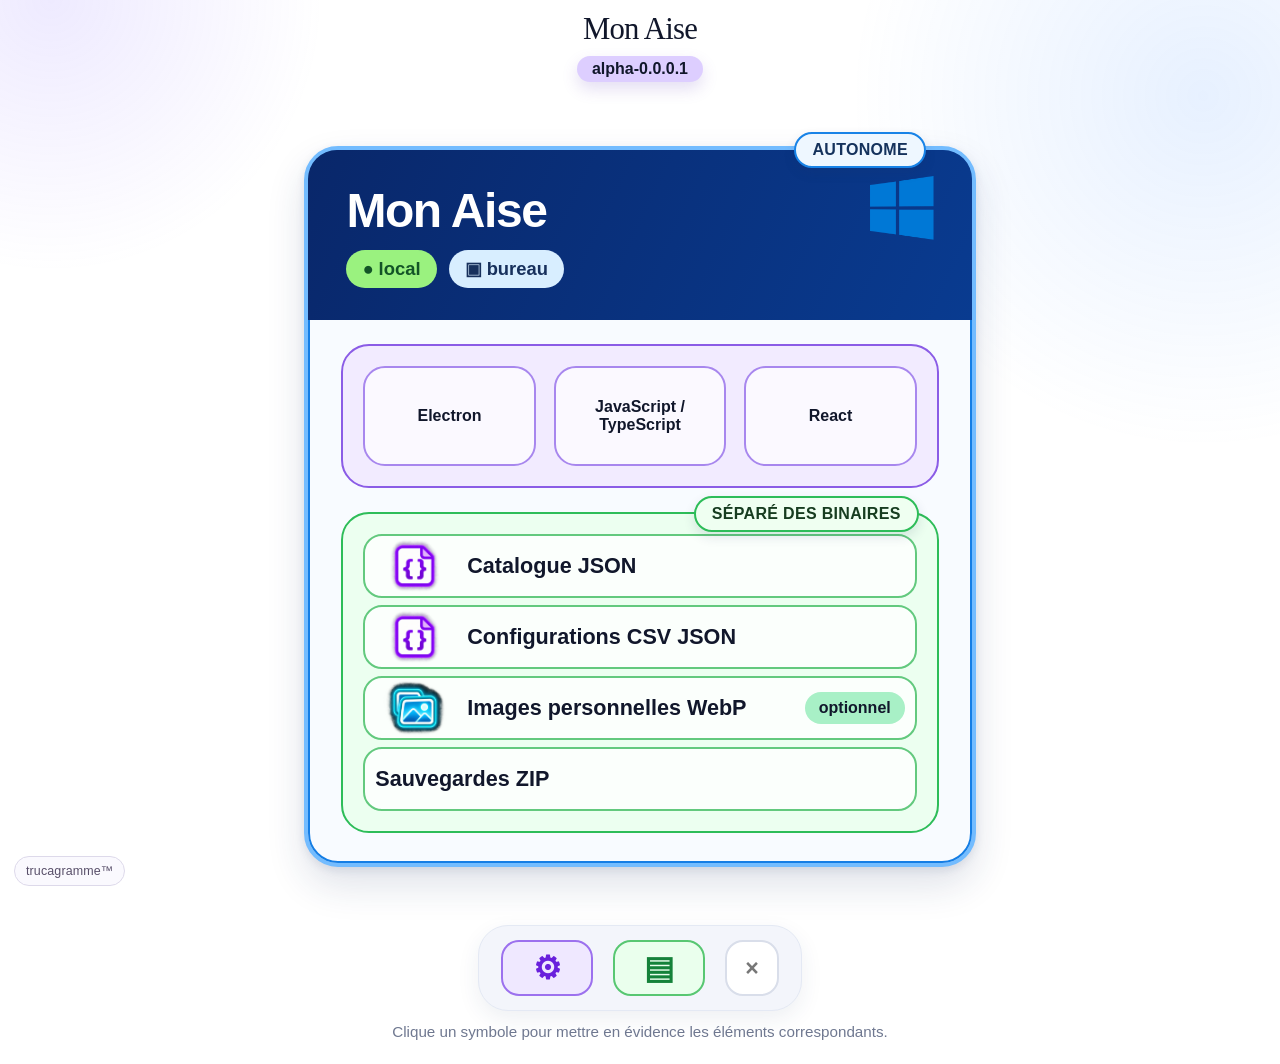
==== index.html @ 3abfa3e2 "TG-007 — Ranger le lecteur à la racine et isoler les projets" ====
<!doctype html>
<html lang="fr">
<head>
  <meta charset="utf-8" />
  <meta name="viewport" content="width=device-width,initial-scale=1" />
  <title>Trucagramme</title>
  <link rel="icon" href="data:," />
  <link rel="stylesheet" href="lecteur/styles.css" />
  <script type="module" src="lecteur/lecteur.js"></script>
</head>
<body>
  <div class="lecteur">
    <button id="declencheur" aria-expanded="false" aria-controls="menu-lecteur">trucagramme™</button>
    <nav id="menu-lecteur" aria-label="Lecteur Trucagramme" hidden>
      <button id="commande-presentation" aria-expanded="false" aria-controls="presentation" hidden>Présentation</button>
    </nav>
  </div>
  <aside id="presentation" aria-labelledby="nom-presentation" hidden>
    <button id="fermer" aria-label="Fermer la présentation">×</button>
    <h2 id="nom-presentation"></h2>
    <div id="texte-presentation"></div>
  </aside>
  <main class="page"></main>
</body>
</html>
---- lecteur/styles.css ----
:root {
  --ink:#11172b;
  --muted:#6f7890;
  --app:#0b69df;
  --app-dark:#084ea9;
  --app-border:#73bcff;
  --tech:#8b5ce6;
  --tech-bg:#f2ebff;
  --data:#2ebd59;
  --data-bg:#ecfff0;
  --companion:#e87923;
  --companion-bg:#fff0e5;
  --external:#137ce4;
  --external-bg:#ecfff5;
  --shadow:0 18px 38px rgba(25,52,99,.14), 0 3px 8px rgba(25,52,99,.10);
}

*{box-sizing:border-box}
html,body{margin:0;background:#fff;color:var(--ink);font-family:Inter,Segoe UI,Arial,sans-serif}
body{min-height:100vh;background:
  radial-gradient(circle at 4% 0%, rgba(135,108,255,.14), transparent 17rem),
  radial-gradient(circle at 94% 9%, rgba(69,144,255,.13), transparent 22rem),
  #fff;}
.page{max-width:1500px;margin:auto;padding:12px clamp(20px,3vw,44px) 24px}
.page-title{text-align:center;margin-bottom:64px}
.page-title h1{margin:0;font:500 clamp(1.45rem,2.4vw,2.15rem)/1.15 Georgia,serif;letter-spacing:-.025em}
.version{display:inline-block;margin-top:9px;padding:4px 15px;border-radius:999px;background:#ddceff;font-size:1rem;font-weight:700;box-shadow:0 7px 16px rgba(105,71,190,.18)}

.diagram{display:grid;align-items:center;justify-content:center;gap:0}
.object{position:relative;border-radius:34px;box-shadow:var(--shadow)}
.companion{min-height:316px;padding:28px 28px 34px;background:linear-gradient(145deg,#fff8f2,var(--companion-bg));border:4px solid var(--companion);display:flex;flex-direction:column;align-items:center;justify-content:center;text-align:center}
.extension-mark{width:142px;height:96px;object-fit:contain;margin-bottom:8px}
.companion h2,.browser h2{font-size:clamp(1.8rem,2.85vw,2.6rem);line-height:1.05;margin:0;font-weight:800}

.connector{display:flex;align-items:center;justify-content:center;font-size:4.3rem;font-weight:800;line-height:1;color:#6a22e6;transition:.2s ease}
.connector-out{color:#0873d8}

.application{border:4px solid var(--app-border);background:#f8fbff;outline:2px solid #147de4;outline-offset:-6px;overflow:visible}
.app-header{min-height:170px;padding:26px clamp(22px,3vw,44px);background:linear-gradient(115deg,#09276a,#093b90);border-radius:29px 29px 0 0;display:grid;grid-template-columns:auto 1fr auto;align-items:center;gap:20px;color:#fff;position:relative}
.robot{width:clamp(76px,8vw,116px);height:auto}
.app-heading h2{font-size:3rem;margin:0 0 12px;font-weight:850;letter-spacing:-.03em}
.chips{display:flex;gap:12px;flex-wrap:wrap}
.chip{font-size:1.15rem;font-weight:800;padding:8px 16px;border-radius:999px;color:#17305c;background:#d8eeff}
.chip-local{background:#9af27f;color:#135427}
.windows-mark{width:64px;height:64px;object-fit:contain;align-self:start}
.app-body{padding:24px clamp(18px,2.6vw,38px) 30px;display:grid;gap:24px}
.group{position:relative;border-radius:28px;padding:20px;transition:.2s ease}
.tech-group{display:grid;grid-template-columns:minmax(0,0.85fr) minmax(0,1.2fr);gap:18px;border:2px solid var(--tech);background:var(--tech-bg)}
.tech-item{min-height:100px;border:2px solid #a887ee;border-radius:22px;background:#fbf9ff;display:flex;align-items:center;justify-content:center;gap:14px}
.python-mark{width:80px;height:80px;object-fit:contain;border-radius:14px}
.tk-mark{width:96px;height:76px;object-fit:cover}
.tk strong{font-size:1.55rem}

.data-group{display:grid;gap:7px;border:2px solid var(--data);background:var(--data-bg);padding-top:20px}
.data-item{min-height:64px;border:2px solid #63c97e;background:#fbfffc;border-radius:19px;display:grid;grid-template-columns:80px 1fr auto;align-items:center;padding:0 10px;gap:12px}
.data-icon{width:80px;height:58px;object-fit:cover}
.data-item strong{font-size:1.35rem}
.mini-property{background:#a8f0c6;padding:7px 14px;border-radius:999px;font-weight:800;font-size:1rem}

.property{position:absolute;z-index:3;border-radius:999px;font-size:1rem;font-weight:900;letter-spacing:.02em;white-space:nowrap;padding:7px 16px;box-shadow:0 5px 12px rgba(30,50,90,.12)}
.property-main{top:-18px;right:46px;background:#eef7ff;border:2px solid #1883e7;color:#15325c}
.property-data{top:-18px;right:18px;background:#effff1;border:2px solid var(--data);color:#173d20}

.browser{background:linear-gradient(#f7fffb,var(--external-bg));border:4px solid var(--external);overflow:hidden;min-height:280px}
.browser-bar{height:62px;background:linear-gradient(#9bd5ff,#6fbaf3);display:flex;align-items:center;gap:10px;padding:0 18px}
.browser-bar i{width:18px;height:18px;border-radius:50%;background:#fff;display:block}
.browser-bar b{margin-left:auto;width:90px;height:14px;border-radius:999px;background:#d6edff}
.browser-content{min-height:218px;display:flex;flex-direction:column;align-items:center;justify-content:center;gap:16px}
.openai-mark{width:100px;height:100px;object-fit:contain}

.visual-key{margin:58px auto 0;width:max-content;display:flex;align-items:center;gap:20px;background:#f3f5fb;border:1px solid #e4e9f4;border-radius:30px;padding:14px 22px;box-shadow:0 8px 22px rgba(40,61,103,.08)}
.visual-key button{line-height:1;width:92px;height:56px;border-radius:18px;border:2px solid #9c71ee;background:#efe8ff;color:#6920dc;font-size:2rem;font-weight:900;cursor:pointer;transition:.2s ease}
.visual-key [data-highlight="data"]{border-color:#58c772;background:#eaffed;color:#15823a}
.visual-key [data-highlight="flow"]{background:#fff;border-color:transparent;font-size:2.5rem}
.visual-key .reset{width:54px;background:#fff;color:#777;border-color:#d9deea;font-size:1.45rem}
.divider{width:1px;height:48px;background:#ccd3e4}
.hint{text-align:center;color:var(--muted);font-size:.95rem;margin:12px 0 0}

.diagram.is-filtering .companion,.diagram.is-filtering .browser,.diagram.is-filtering .service,.diagram.is-filtering .app-header,.diagram.is-filtering .property-main,.diagram.is-filtering .group,.diagram.is-filtering .connector{opacity:.22;filter:saturate(.45)}
.diagram.highlight-technology .tech-group,
.diagram.highlight-data .data-group,
.diagram.highlight-flow .connector{opacity:1;filter:none}

.companion h2{max-width:9ch}
.tech-item:only-child{grid-column:1/-1}
.data-item:not(:has(img)){grid-template-columns:1fr auto}
.app-header:only-child,.property-main + .app-header:last-child{border-radius:29px}
.app-header:not(:has(.robot)){grid-template-columns:1fr auto}
.app-header:not(:has(.windows-mark)){grid-template-columns:auto 1fr}
.app-header:has(.app-heading:only-child){grid-template-columns:1fr}

@media (min-width:1101px){
  .diagram{
    grid-template-columns:var(--compagnon,0px) var(--entree,0px) minmax(510px,672fr) var(--sortie,0px) var(--service,0px);
  }
  .diagram:has(.companion){--compagnon:minmax(0,275fr)}
  .diagram:has(.connector-in){--entree:minmax(36px,65fr)}
  .diagram:has(.connector-out){--sortie:minmax(36px,65fr)}
  .diagram:has(.browser,.service){--service:minmax(0,285fr)}
  .diagram:has(.application:only-child){max-width:672px;margin-inline:auto}
  .companion{grid-column:1}.connector-in{grid-column:2}.application{grid-column:3}
  .connector-out{grid-column:4}.browser,.service{grid-column:5}

  .companion,.browser,.connector{translate:0 28px}
}
@media (max-width:1100px){
  .diagram{grid-template-columns:minmax(0,1fr);gap:22px;max-width:760px;margin:auto}
  .connector{transform:rotate(90deg);height:52px;width:52px;justify-self:center}
  .application{order:2}.companion{order:0}.connector-in{order:1}.connector-out{order:3}.browser{order:4}
  .app-header{grid-template-columns:auto 1fr auto}
}
@media (max-width:640px){
  .page{padding:18px 14px 30px}.page-title{margin-bottom:30px}
  .app-header{padding:28px 14px 22px;grid-template-columns:48px 1fr 32px;gap:8px}
  .windows-mark{width:32px;height:32px}.robot{width:48px}.app-heading h2{font-size:1.8rem}
  .chips{gap:6px}.chip{font-size:.9rem;padding:5px 9px}
  .app-body{padding:20px 12px}.group{padding:16px 10px}.tech-group{grid-template-columns:1fr;gap:10px}
  .tech-item{min-height:86px}.data-group{padding-top:22px}
  .data-item{grid-template-columns:52px 1fr;gap:2px 6px;padding:5px 8px}
  .data-icon{width:52px;height:42px}.data-item strong{font-size:1.1rem}
  .mini-property{grid-column:2;justify-self:start;padding:3px 10px;font-size:.85rem}
  .property-main{right:20px}.property-data{right:8px;font-size:.72rem;padding:6px 10px}
  .visual-key{gap:6px;padding:8px}.visual-key button{width:52px;height:48px}.hint{font-size:.85rem}
}

.version{position:relative}
.lecture-partielle{
  display:inline-grid;place-items:center;min-width:1.9rem;height:1.45rem;
  border:2px solid #8962ba;border-radius:999px;background:#faf6ff;color:#482570;
  font-size:.95rem;font-weight:700;line-height:1;box-shadow:0 2px 5px rgba(64,39,97,.18)
}
.version > .lecture-partielle{position:absolute;right:-.85rem;bottom:-.35rem}
.tech-group:has(> :nth-child(3)){grid-template-columns:repeat(auto-fit,minmax(min(100%,135px),1fr))}
.tech-item strong{text-align:center}

.lecteur{position:fixed;z-index:6;left:14px;bottom:14px}
.lecteur button,#fermer,.lecteur a{font:inherit;cursor:pointer}
#declencheur{padding:7px 11px;border:1px solid #ddd9ea;border-radius:999px;background:#faf9fe;color:#584f69;font-size:.78rem;letter-spacing:.01em}
#menu-lecteur,#presentation{border:1px solid #ddd9ea;border-radius:16px;background:#fdfcff;color:var(--ink);box-shadow:0 10px 30px #2418371c}
#menu-lecteur{position:absolute;bottom:calc(100% + 6px);left:0;width:155px;padding:6px}
#menu-lecteur:not([hidden]){display:grid;animation:ouvrir-menu .14s ease-out}
#menu-lecteur a,#commande-presentation{padding:9px 12px;text-align:left;color:inherit;text-decoration:none;border:0;border-radius:9px;background:transparent;font-size:.9rem}
#menu-lecteur [aria-current="page"]{color:#523582;background:#f0eafa;font-weight:650}
#menu-lecteur a:hover,#commande-presentation:hover{background:#f1eef6}
#commande-presentation{margin-top:4px;border-top:1px solid #e6e1ed;border-radius:0 0 9px 9px}
#presentation{position:fixed;z-index:5;right:14px;top:clamp(12px,29vh,320px);width:min(360px,calc(100% - 28px));padding:22px 24px;max-height:calc(70dvh - 20px);overflow:auto}
#presentation:not([hidden]){animation:ouvrir-presentation .18s ease-out}
#presentation h2{margin:0 30px 12px 0;font:500 1.55rem/1.15 Georgia,serif}
#presentation p{margin:.45rem 0 0;font-size:.94rem;line-height:1.45}
#fermer{position:absolute;right:10px;top:10px;width:32px;height:32px;border:0;border-radius:50%;color:#554a66;background:#f1edf7;font-size:1.25rem}
@keyframes ouvrir-menu{from{opacity:0;transform:translateY(4px)}}
@keyframes ouvrir-presentation{from{opacity:0;transform:translateX(18px)}}
@media (max-width:640px){
  #presentation{top:14px;max-height:calc(100dvh - 198px)}
  .page{padding-bottom:64px}
}
@media (prefers-reduced-motion:reduce){
  #menu-lecteur:not([hidden]),#presentation:not([hidden]){animation:none}
}
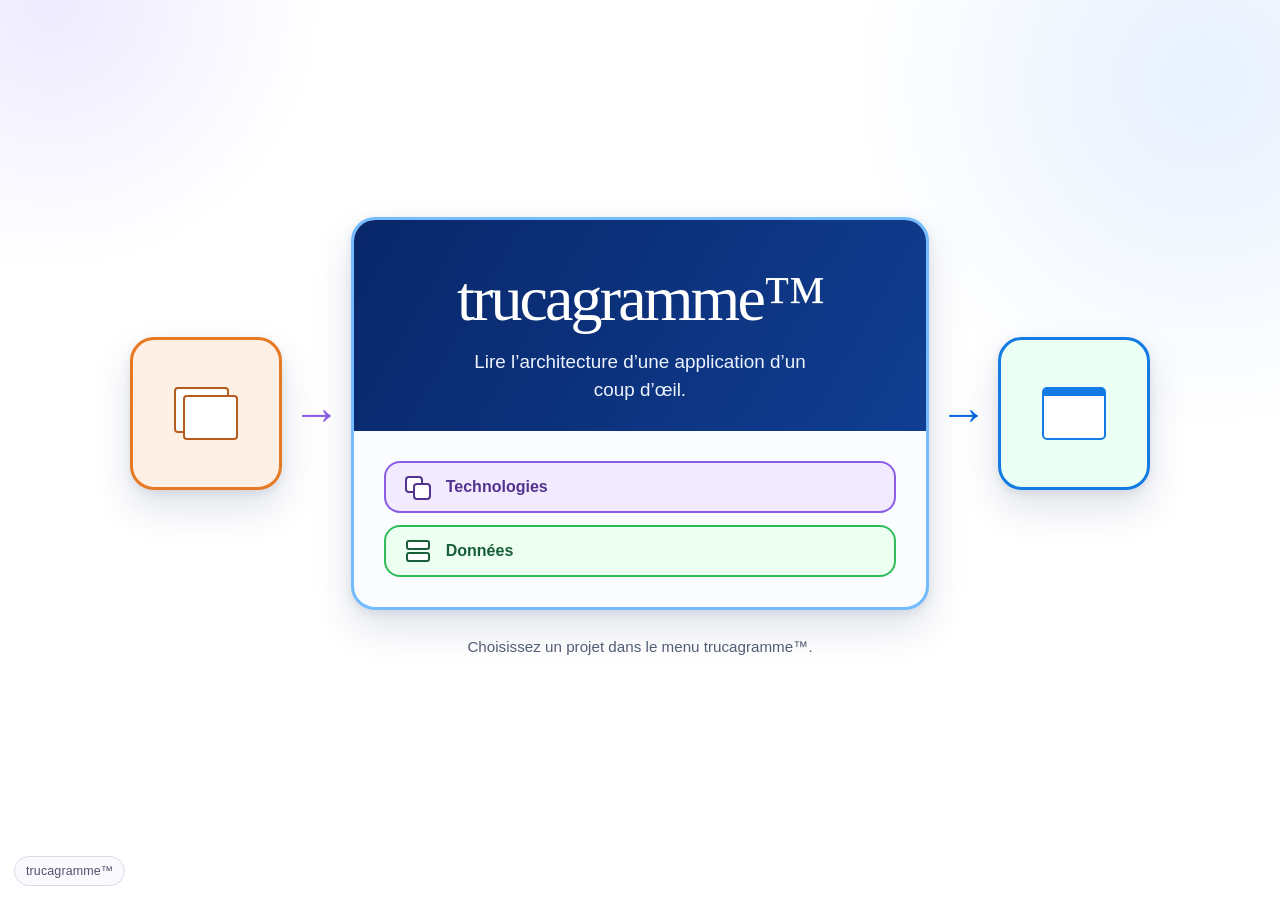
==== commit d618d4f6: "TG-010 : afficher la légende des signes présents dans chaque fiche" ====
--- a/index.html
+++ b/index.html
@@ -12,13 +12,15 @@
   <div class="lecteur">
     <button id="declencheur" aria-expanded="false" aria-controls="menu-lecteur">trucagramme™</button>
     <nav id="menu-lecteur" aria-label="Lecteur Trucagramme" hidden>
-      <button id="commande-presentation" aria-expanded="false" aria-controls="presentation" hidden>Présentation</button>
+      <button id="commande-presentation" aria-expanded="false" aria-controls="panneau-lecteur" hidden>Présentation</button>
+      <button id="commande-legende" aria-expanded="false" aria-controls="panneau-lecteur" hidden>Légende</button>
     </nav>
   </div>
-  <aside id="presentation" aria-labelledby="nom-presentation" hidden>
-    <button id="fermer" aria-label="Fermer la présentation">×</button>
-    <h2 id="nom-presentation"></h2>
+  <aside id="panneau-lecteur" aria-labelledby="titre-panneau" hidden>
+    <button id="fermer" aria-label="Fermer le panneau">×</button>
+    <h2 id="titre-panneau"></h2>
     <div id="texte-presentation"></div>
+    <ul id="signes-legende" hidden></ul>
   </aside>
   <main class="page"></main>
 </body>
--- a/lecteur/styles.css
+++ b/lecteur/styles.css
@@ -136,24 +136,169 @@
 .lecteur{position:fixed;z-index:6;left:14px;bottom:14px}
 .lecteur button,#fermer,.lecteur a{font:inherit;cursor:pointer}
 #declencheur{padding:7px 11px;border:1px solid #ddd9ea;border-radius:999px;background:#faf9fe;color:#584f69;font-size:.78rem;letter-spacing:.01em}
-#menu-lecteur,#presentation{border:1px solid #ddd9ea;border-radius:16px;background:#fdfcff;color:var(--ink);box-shadow:0 10px 30px #2418371c}
+#menu-lecteur,#panneau-lecteur{border:1px solid #ddd9ea;border-radius:16px;background:#fdfcff;color:var(--ink);box-shadow:0 10px 30px #2418371c}
 #menu-lecteur{position:absolute;bottom:calc(100% + 6px);left:0;width:155px;padding:6px}
 #menu-lecteur:not([hidden]){display:grid;animation:ouvrir-menu .14s ease-out}
-#menu-lecteur a,#commande-presentation{padding:9px 12px;text-align:left;color:inherit;text-decoration:none;border:0;border-radius:9px;background:transparent;font-size:.9rem}
+#menu-lecteur a,#menu-lecteur button{padding:9px 12px;text-align:left;color:inherit;text-decoration:none;border:0;border-radius:9px;background:transparent;font-size:.9rem}
 #menu-lecteur [aria-current="page"]{color:#523582;background:#f0eafa;font-weight:650}
-#menu-lecteur a:hover,#commande-presentation:hover{background:#f1eef6}
+#menu-lecteur a:hover,#menu-lecteur button:hover{background:#f1eef6}
 #commande-presentation{margin-top:4px;border-top:1px solid #e6e1ed;border-radius:0 0 9px 9px}
-#presentation{position:fixed;z-index:5;right:14px;top:clamp(12px,29vh,320px);width:min(360px,calc(100% - 28px));padding:22px 24px;max-height:calc(70dvh - 20px);overflow:auto}
-#presentation:not([hidden]){animation:ouvrir-presentation .18s ease-out}
-#presentation h2{margin:0 30px 12px 0;font:500 1.55rem/1.15 Georgia,serif}
-#presentation p{margin:.45rem 0 0;font-size:.94rem;line-height:1.45}
+#panneau-lecteur{position:fixed;z-index:5;right:14px;top:clamp(12px,29vh,320px);width:min(360px,calc(100% - 28px));padding:22px 24px;max-height:calc(70dvh - 20px);overflow:auto}
+#panneau-lecteur:not([hidden]){animation:ouvrir-presentation .18s ease-out}
+#panneau-lecteur h2{margin:0 30px 12px 0;font:500 1.55rem/1.15 Georgia,serif}
+#panneau-lecteur p{margin:.45rem 0 0;font-size:.94rem;line-height:1.45}
 #fermer{position:absolute;right:10px;top:10px;width:32px;height:32px;border:0;border-radius:50%;color:#554a66;background:#f1edf7;font-size:1.25rem}
 @keyframes ouvrir-menu{from{opacity:0;transform:translateY(4px)}}
 @keyframes ouvrir-presentation{from{opacity:0;transform:translateX(18px)}}
 @media (max-width:640px){
-  #presentation{top:14px;max-height:calc(100dvh - 198px)}
+  #panneau-lecteur{top:14px;max-height:calc(100dvh - 265px)}
   .page{padding-bottom:64px}
 }
 @media (prefers-reduced-motion:reduce){
-  #menu-lecteur:not([hidden]),#presentation:not([hidden]){animation:none}
-}
+  #menu-lecteur:not([hidden]),#panneau-lecteur:not([hidden]){animation:none}
+}
+
+/* Compositions illustratives du lecteur */
+.vue-systeme{min-height:calc(100svh - 48px);max-width:1020px;margin:auto;padding:56px 0;display:flex;flex-direction:column;justify-content:center;align-items:center;text-align:center}
+.exemple{width:100%;display:grid;grid-template-columns:1fr .45fr 3.8fr .45fr 1fr;align-items:center}
+.exemple-central,.satellite,.requete,.destination-absente{border-radius:24px;box-shadow:var(--shadow)}
+.exemple-central{border:3px solid var(--app-border);overflow:hidden;background:#fafcff}
+.exemple-entete{padding:clamp(20px,3.4vw,52px) 18px 28px;background:linear-gradient(120deg,#09276a,#103e91);color:white}
+.exemple-entete h1,.introuvable h1{margin:0;font:500 clamp(2.25rem,5vw,4.75rem)/1.1 Georgia,serif;letter-spacing:-.045em}
+.exemple-entete p{margin:14px auto 0;max-width:32ch;font-size:clamp(.96rem,1.5vw,1.18rem);line-height:1.45;color:#edf4ff}
+.exemple-groupes{padding:clamp(14px,2.4vw,30px);display:grid;gap:12px}
+.exemple-groupe{display:flex;align-items:center;gap:16px;text-align:left;padding:12px 18px;border:2px solid var(--tech);border-radius:16px;background:var(--tech-bg);color:#533390;font-weight:650}
+.exemple-groupe:nth-child(2){background:var(--data-bg);border-color:var(--data);color:#185e39}
+.glyphe,.feuillets,.fenetre{position:relative;display:inline-block;box-sizing:border-box}
+.glyphe{width:26px;height:24px}
+.glyphe::before,.glyphe::after,.feuillets::before,.feuillets::after{content:"";position:absolute;border:2px solid currentColor;border-radius:4px;background:white}
+.glyphe::before,.glyphe::after{width:14px;height:13px;left:1px;top:1px}
+.glyphe::after{left:9px;top:8px}
+.exemple-groupe:nth-child(2) .glyphe::before,.exemple-groupe:nth-child(2) .glyphe::after{width:20px;height:6px;border-radius:3px;left:2px}
+.exemple-groupe:nth-child(2) .glyphe::after{top:13px}
+.satellite{aspect-ratio:1;display:grid;place-items:center;border:3px solid}
+.source{background:var(--companion-bg);border-color:var(--companion);color:#b75b20}
+.surface{background:var(--external-bg);border-color:var(--external);color:var(--external)}
+.feuillets,.fenetre{width:44%;height:36%}
+.feuillets::before,.feuillets::after{inset:0 14% 14% 0}
+.feuillets::after{inset:14% 0 0 14%}
+.fenetre{border:2px solid;border-top-width:9px;border-radius:5px;background:white}
+.liaison{font-size:clamp(1.25rem,3.8vw,3.2rem);font-weight:700;line-height:1;color:var(--app)}
+.source + .liaison{color:var(--tech)}
+.invitation{font-size:.95rem;line-height:1.5;color:#535d75;margin:26px 0 0}
+.introuvable h1{font-size:clamp(2rem,5vw,3.4rem)}
+.recherche{margin:28px 0;display:grid;grid-template-columns:minmax(0,1fr) auto minmax(50px,.48fr);gap:12px;align-items:center;width:min(100%,530px)}
+.requete,.destination-absente{min-height:100px;display:grid;align-content:center;justify-items:center;padding:16px}
+.requete{position:relative;border:2px solid var(--app-border);background:#f4f8ff;min-width:0}
+.etiquette{position:absolute;top:-12px;left:16px;border:1px solid var(--app-border);border-radius:999px;padding:3px 10px;background:white;font-size:.8rem}
+.requete code{overflow-wrap:anywhere;max-width:100%;font-size:1.25rem}
+.destination-absente{border:2px dashed #a68bd0;background:#f7f3ff;color:#71549a;font:500 2.6rem Georgia,serif;box-shadow:none}
+.message{font-size:1.1rem;margin:0}.introuvable .invitation{margin-top:8px}
+@keyframes assembler{from{opacity:0;transform:translateY(7px)}}
+@media (prefers-reduced-motion:no-preference){
+  .accueil .exemple-central,.accueil .exemple-groupe,.accueil .satellite,.accueil .liaison,.accueil .invitation{animation:assembler .32s ease-out both}
+  .accueil .exemple-groupe{animation-delay:.18s}.accueil .exemple-groupe:nth-child(2){animation-delay:.32s}
+  .accueil .source{animation-delay:.48s}.accueil .surface{animation-delay:.60s}
+  .accueil .liaison{animation-delay:.74s}.accueil .invitation{animation-delay:.86s}
+}
+@media(max-width:640px){
+  .vue-systeme{min-height:calc(100svh - 86px);padding:22px 0}
+  .exemple{max-width:400px;grid-template-columns:1fr 1fr;justify-items:center;gap:7px 16px}
+  .exemple-central{grid-area:3/1/4/3;width:100%}
+  .satellite{width:62px;border-radius:15px}.source{grid-area:1/1}.surface{grid-area:1/2}
+  .exemple .liaison{transform:rotate(-90deg);grid-area:2/2}.exemple .source + .liaison{transform:rotate(90deg);grid-area:2/1}
+  .exemple-entete{padding:22px 14px}.exemple-groupe{padding:9px 14px}
+  .recherche{gap:6px}.requete,.destination-absente{padding:10px}
+}
+
+/* Les objets de données sont des voisins du cadre applicatif. */
+.donnee-externe{min-width:0;text-align:center;box-shadow:none;--trait:#38825b;--papier:#fff;color:#16432e}
+.donnee-externe h2{margin:0;font-size:clamp(1.05rem,1.5vw,1.35rem);line-height:1.18}
+.forme-externe{position:relative;margin-inline:auto;max-width:100%}
+.avec-contexte .donnee-externe{border:1px solid #b4c6bc;border-radius:18px;background:#f8fbf9;padding:24px 12px 14px}
+.avec-contexte .ligne-externe:not(:last-child) .donnee-externe{border-bottom:0;border-radius:18px 18px 0 0}
+.avec-contexte .ligne-externe + .ligne-externe .donnee-externe{border-top:0;border-start-start-radius:0;border-start-end-radius:0}
+.nom-contexte{position:absolute;top:-.72em;left:15px;padding:0 8px;background:white;font-size:.92rem;font-weight:650;color:#435b50}
+.contexte-chrome .nom-contexte{display:inline-flex;align-items:center;gap:6px}
+.contexte-chrome .nom-contexte::before{
+  content:"";width:14px;height:14px;border-radius:50%;
+  background:radial-gradient(circle,#2879d6 0 26%,white 28% 33%,transparent 35%),
+    conic-gradient(from -60deg,#da493e 0 120deg,#f2bc34 120deg 240deg,#388a57 240deg);
+}
+.forme-dossier{width:190px;margin-top:12px;padding:23px 9px 19px;border:2px solid var(--trait);border-radius:0 10px 10px 10px;background:linear-gradient(#fff,#f4f6f3);box-shadow:0 4px 9px #24713b14}
+.forme-dossier::before{content:"";position:absolute;bottom:100%;left:-2px;width:37%;height:12px;border:2px solid var(--trait);border-bottom:0;border-radius:8px 13px 0 0;background:#deebe1}
+.propriete-externe{position:relative;display:inline-block;padding:3px 8px;margin:7px 0 -8px;border:1px solid var(--trait);border-radius:999px;background:white;color:#214932;font-size:.68rem;font-weight:800;letter-spacing:.035em}
+.forme-dossier .statut-externe{position:absolute;bottom:-4px;right:6px}
+.forme-archive{width:158px;padding:22px 4px 10px;margin-top:9px;border:2px solid var(--trait);border-radius:4px 4px 12px 12px;background:linear-gradient(110deg,#fbfaf6,#eeeee8);box-shadow:0 4px 8px #17402a18}
+.forme-archive::before{content:"";position:absolute;left:-6px;right:-6px;top:-5px;height:14px;border:2px solid var(--trait);border-radius:5px;background:#e2e7df;box-shadow:0 3px 0 #638d7140}
+.poignee-archive{display:block;width:38px;height:9px;margin:auto;border:2px solid var(--trait);border-radius:2px 2px 7px 7px;background:#619576}
+.forme-fichiers{display:flex;flex-wrap:wrap;justify-content:center;gap:10px}
+.feuille-format{position:relative;display:grid;align-content:end;min-width:62px;min-height:77px;padding:8px;border:2px solid var(--trait);border-radius:3px 0 4px 4px;background:linear-gradient(45deg,transparent 49%,var(--trait) 50% 55%,white 56%) top right / 16px 16px no-repeat,var(--papier);clip-path:polygon(0 0,calc(100% - 16px) 0,100% 16px,100% 100%,0 100%);font-size:.89rem;font-weight:750}
+.feuille-format::before{content:"";position:absolute;right:0;top:0;width:14px;height:14px;border:solid var(--trait);border-width:0 0 2px 2px;background:#d0e9d7}
+.feuille-format::after{content:"";position:absolute;left:8px;top:23px;width:23px;height:2px;background:#a6cbb1;box-shadow:0 6px #a6cbb1}
+.qualifications{display:flex;justify-content:center;flex-wrap:wrap;gap:6px;margin-top:9px}
+.qualifications span{border-radius:999px;padding:3px 9px;background:#e8f3ec;color:#205632;font-weight:650;font-size:.9rem}
+.colonne{display:grid;align-content:center;gap:28px;min-width:0}
+.ligne-externe{display:grid;align-items:center}
+.flux-externes{display:flex;flex-direction:column;align-items:center;justify-content:center}
+.flux-externe{translate:none;height:23px;width:100%;font:700 2.8rem/1 Arial,sans-serif;color:var(--app)}
+.origine-mobile{display:none}
+.diagram.is-filtering .donnee-externe{opacity:.22;filter:saturate(.45)}
+.diagram.highlight-data .donnee-externe{opacity:1;filter:none}
+@media(min-width:1101px){
+  .diagram.avec-donnees-externes{grid-template-columns:minmax(0,295px) minmax(480px,640px) minmax(0,295px)}
+  .avec-donnees-externes .application{grid-column:2;grid-row:1}
+  .colonne.gauche{grid-column:1;grid-row:1}
+  .colonne.droite{grid-column:3;grid-row:1}
+  .gauche .ligne-externe{grid-template-columns:minmax(0,1fr) 56px}
+  .droite .ligne-externe{grid-template-columns:56px minmax(0,1fr)}
+  .ligne-externe > *{grid-row:1}
+  .gauche .donnee-externe,.droite .flux-externes{grid-column:1}
+  .droite .donnee-externe,.gauche .flux-externes{grid-column:2}
+  .gauche .depuis-appli span,.droite .vers-appli span{transform:rotate(180deg)}
+}
+@media(max-width:1100px){
+  .avec-donnees-externes{gap:18px}
+  .avec-donnees-externes .application{order:0}
+  .colonne{display:contents}
+  .unite-externe{order:var(--ordre)}
+  .ligne-externe{justify-items:center;gap:4px}
+  .donnee-externe{width:min(100%,330px)}
+  .flux-externes{flex-direction:row;gap:6px}
+  .flux-externe{transform:rotate(90deg);width:32px;height:32px;font-size:2.4rem}
+  .vers-appli span{transform:rotate(180deg)}
+  .origine-mobile{display:block;color:var(--muted);font-size:.84rem}
+  .avec-contexte .flux-externes{margin-bottom:8px}
+  .gauche .unite-externe:first-child{order:-1}
+  .gauche .unite-externe:first-child .donnee-externe{grid-row:1}
+  .gauche .unite-externe:first-child .origine-mobile{grid-row:3}
+  .gauche .unite-externe:first-child .ligne-externe:only-child .origine-mobile{display:none}
+  .gauche .unite-externe:first-child .vers-appli span{transform:none}
+  .gauche .unite-externe:first-child .depuis-appli span{transform:rotate(180deg)}
+  .gauche .unite-externe:first-child .flux-externes{margin:0}
+}
+
+/* Miniatures de la légende, dans l'ordre des familles du diagramme. */
+#signes-legende{list-style:none;margin:0;padding:0}
+#signes-legende li{display:grid;grid-template-columns:34px 1fr;align-items:center;gap:10px;min-height:33px;font-size:.9rem}
+.miniature{position:relative;justify-self:center;width:26px;height:18px;border:2px solid;border-radius:5px}
+.miniature.appli{border-color:var(--app-border);background:linear-gradient(var(--app-dark) 45%,#f8fbff 45%)}
+.miniature.technique{border-color:var(--tech);background:var(--tech-bg)}
+.miniature.donnees{border-color:var(--data);background:var(--data-bg)}
+.miniature.technique::after,.miniature.donnees::after{content:"";position:absolute;inset:3px;border:1px solid currentColor;border-radius:2px}
+.miniature.technique::after{color:var(--tech)}
+.miniature.donnees::after{color:var(--data)}
+.miniature.contexte{border:1px solid #a7b9af;background:#f8fbf9}
+.miniature.contexte::before{content:"";position:absolute;left:3px;top:-3px;width:7px;height:4px;background:#a7b9af}
+.miniature.dossier,.miniature.archive,.miniature.fichier{border-color:#38825b;background:#fafbf8}
+.miniature.dossier{height:15px;border-top-left-radius:0}
+.miniature.dossier::before{content:"";position:absolute;bottom:100%;left:-2px;width:10px;height:3px;border:2px solid #38825b;border-bottom:none;border-radius:4px 6px 0 0;background:#deebe1}
+.miniature.archive{height:16px;background:#f5f4ef}
+.miniature.archive::before{content:"";position:absolute;inset:-3px -4px auto;height:4px;border:1px solid #38825b;background:#e2e7df;border-radius:2px}
+.miniature.archive::after{content:"";position:absolute;top:5px;left:7px;width:8px;height:3px;border-radius:2px;background:#619576}
+.miniature.fichier{width:16px;height:20px;border-radius:2px;background:linear-gradient(45deg,#d0e9d7 50%,white 51%) top right/6px 6px no-repeat}
+.miniature.compagnon{border-color:var(--companion);background:var(--companion-bg)}
+.miniature.navigateur{border-color:var(--external);border-top-width:5px;background:var(--external-bg)}
+.miniature.flux{border:0;height:auto;color:var(--app);font:700 26px/1 Arial,sans-serif}
+.miniature.flux::before{content:"→"}
+.miniature.propriete{width:24px;height:10px;border:1px solid var(--app);border-radius:999px;background:#eef7ff}
